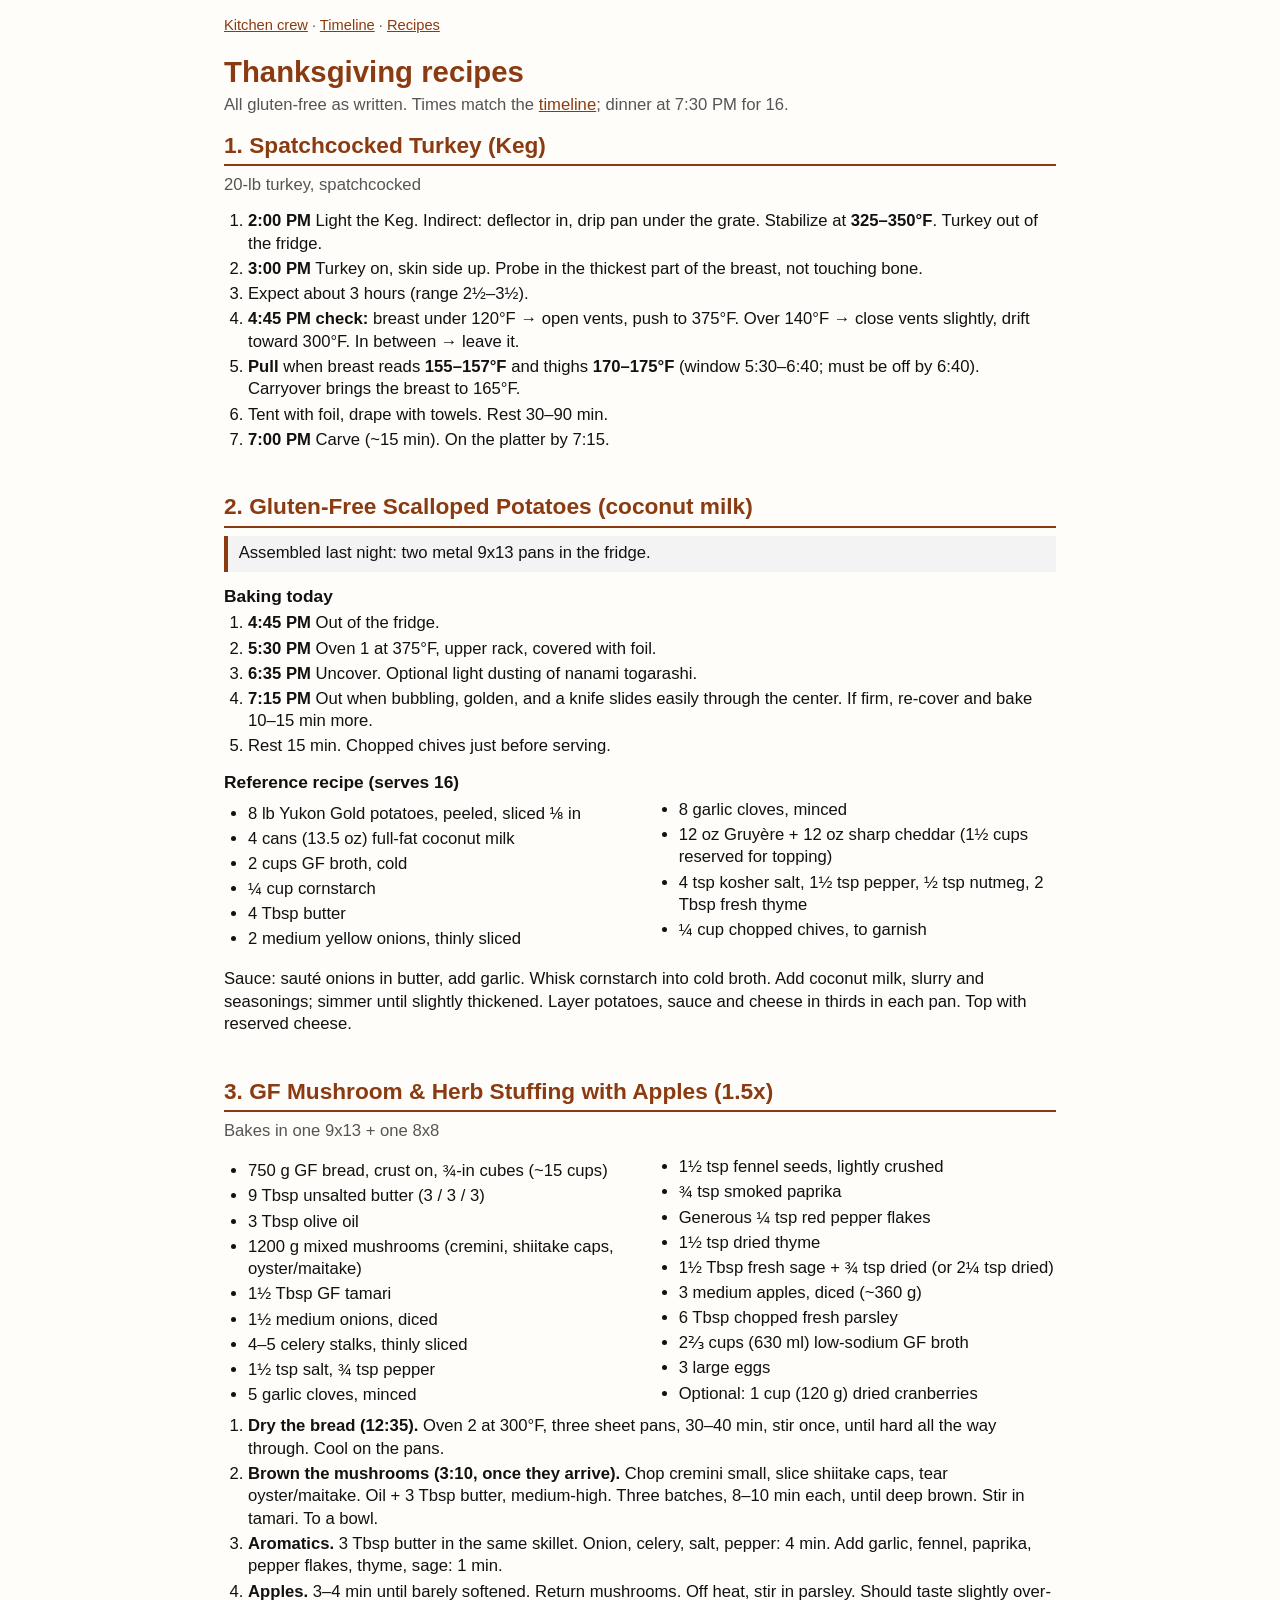
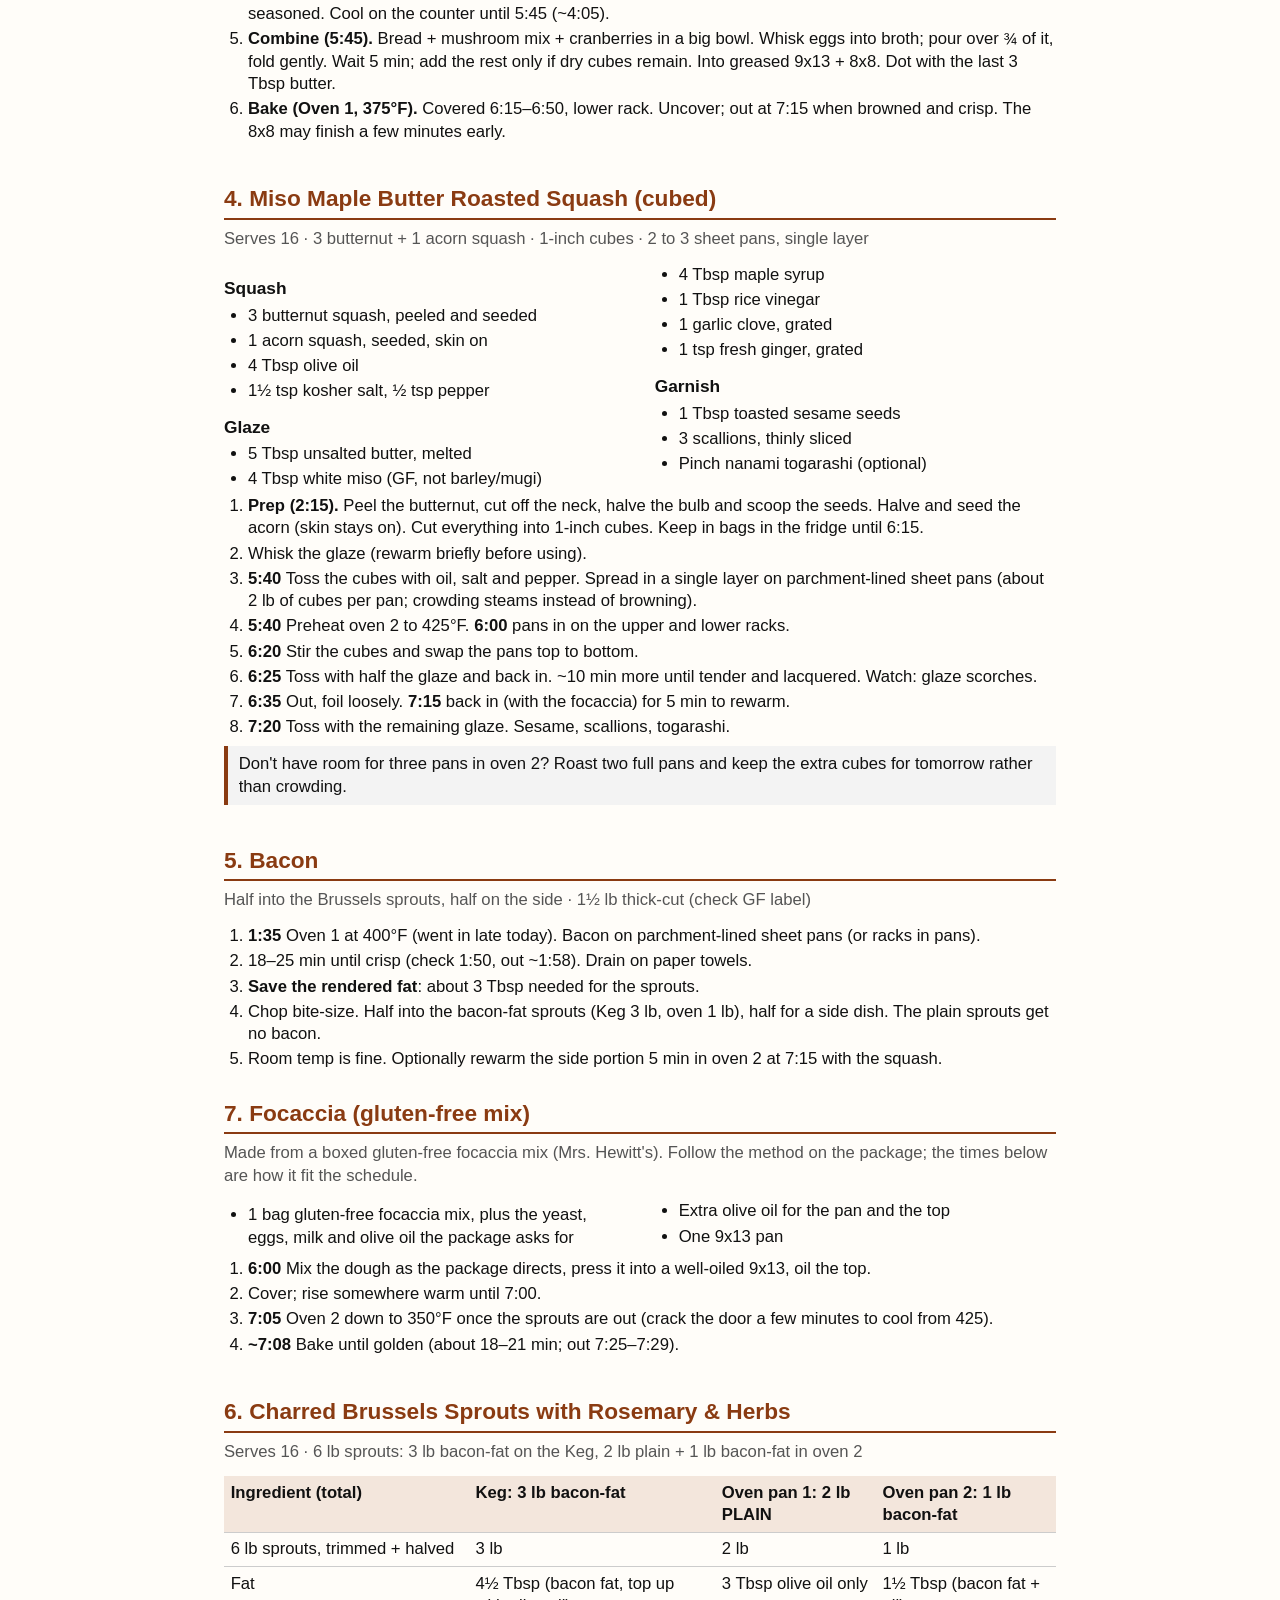
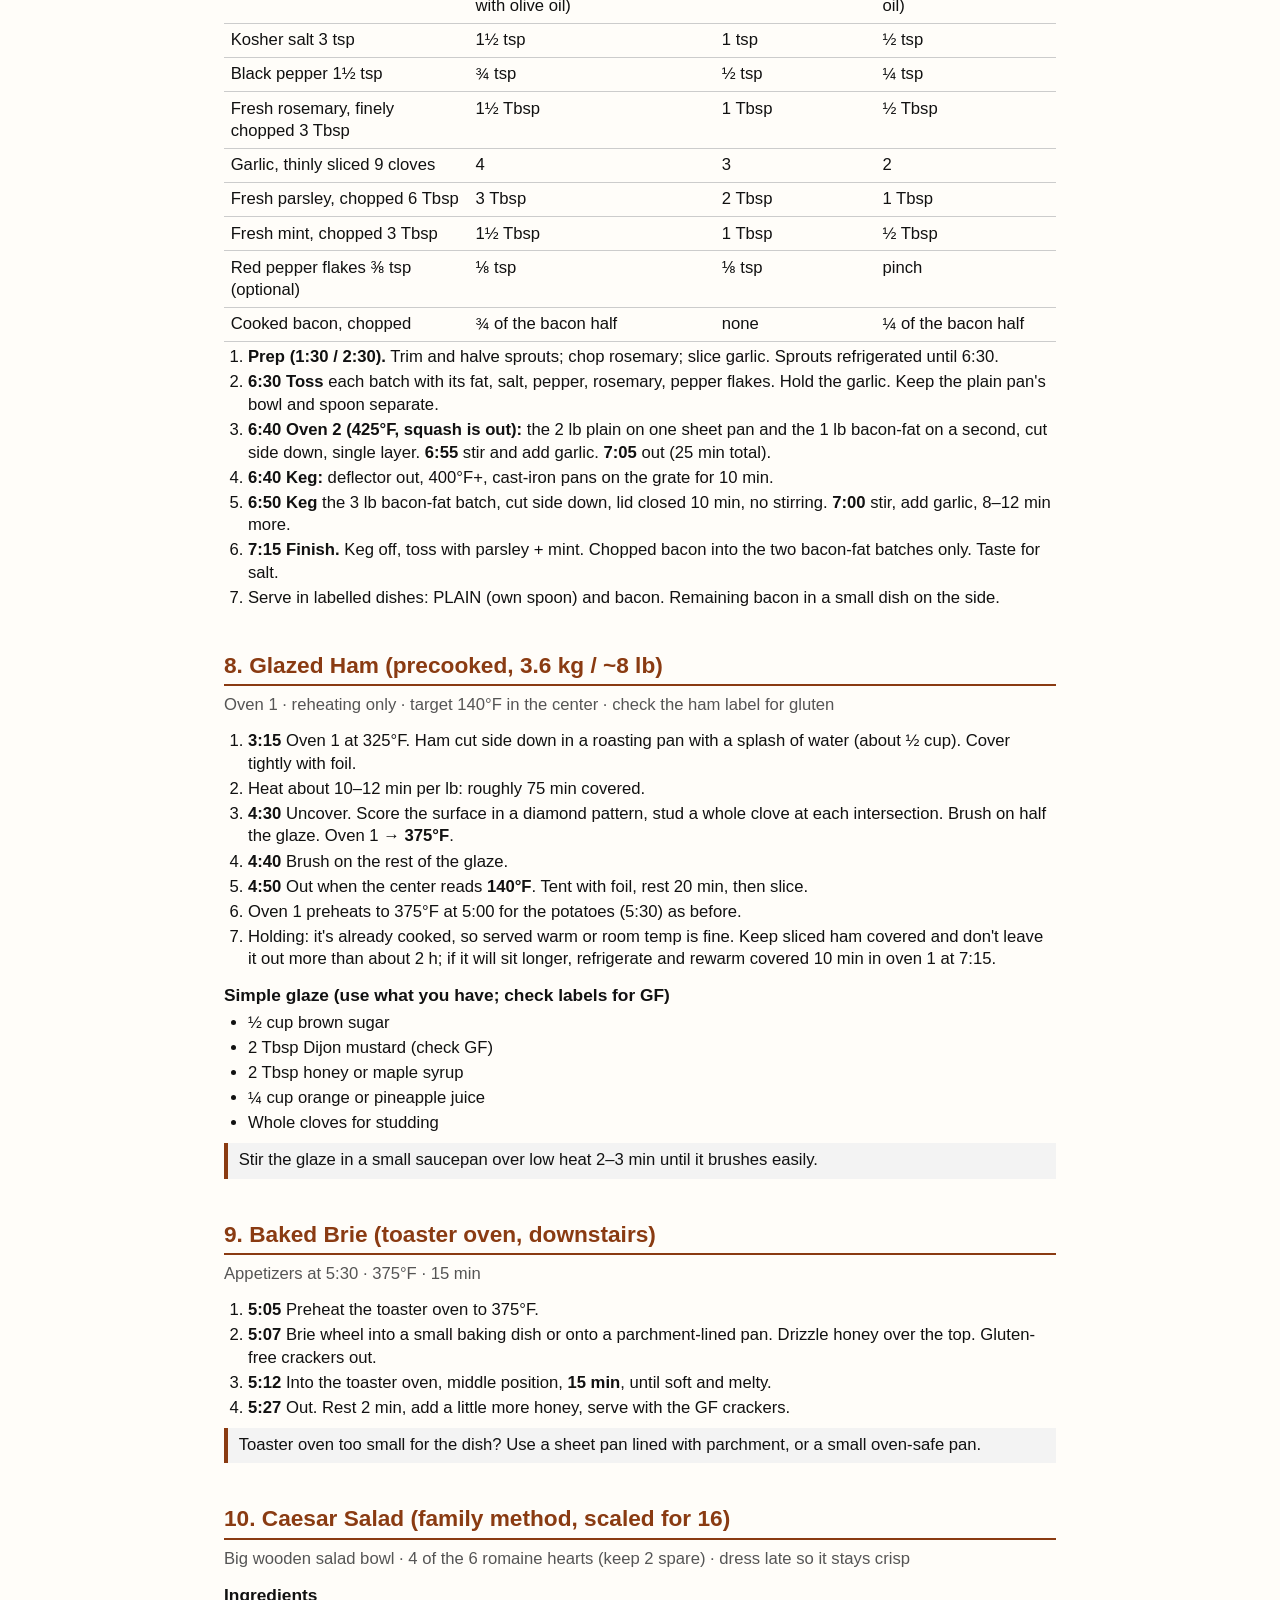
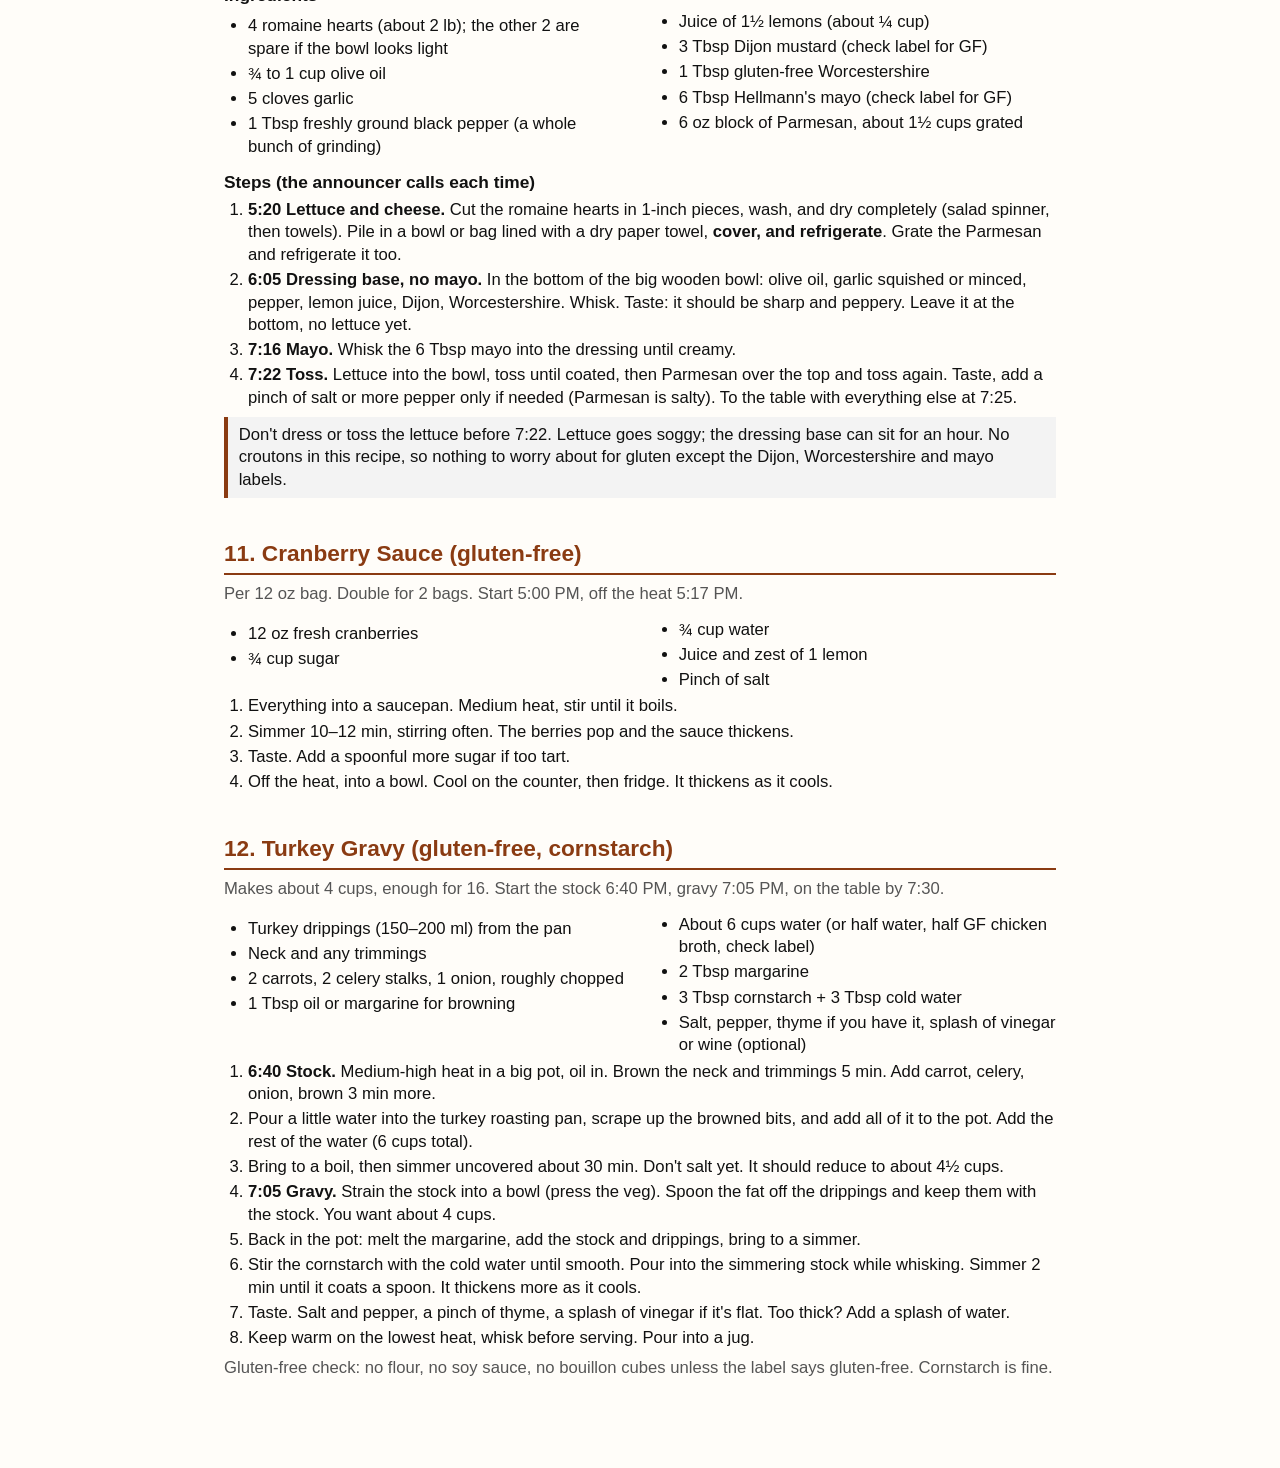
==== docs/recipes.html @ dc754d3f "Thanksgiving kitchen crew: announcer, kitchen agent template, timeline and recipes site" ====
<!doctype html>
<html lang="en"><head><meta charset="utf-8"><meta name="viewport" content="width=device-width, initial-scale=1">
<title>Thanksgiving recipes</title><link rel="stylesheet" href="style.css"></head><body>
<nav class="site"><a href="index.html">Kitchen crew</a> · <a href="timeline.html">Timeline</a> · <a href="recipes.html">Recipes</a></nav>
<header><h1>Thanksgiving recipes</h1><div class="sub">All gluten-free as written. Times match the <a href="timeline.html">timeline</a>; dinner at 7:30 PM for 16.</div></header>
<div class="page"><h2>1. Spatchcocked Turkey (Keg)</h2>
<div class="sub">20-lb turkey, spatchcocked</div>
<ol>
<li><b>2:00 PM</b> Light the Keg. Indirect: deflector in, drip pan under the grate. Stabilize at <b>325–350°F</b>. Turkey out of the fridge.</li>
<li><b>3:00 PM</b> Turkey on, skin side up. Probe in the thickest part of the breast, not touching bone.</li>
<li>Expect about 3 hours (range 2½–3½).</li>
<li><b>4:45 PM check:</b> breast under 120°F → open vents, push to 375°F. Over 140°F → close vents slightly, drift toward 300°F. In between → leave it.</li>
<li><b>Pull</b> when breast reads <b>155–157°F</b> and thighs <b>170–175°F</b> (window 5:30–6:40; must be off by 6:40). Carryover brings the breast to 165°F.</li>
<li>Tent with foil, drape with towels. Rest 30–90 min.</li>
<li><b>7:00 PM</b> Carve (~15 min). On the platter by 7:15.</li>
</ol></div>

<div class="page"><h2>2. Gluten-Free Scalloped Potatoes (coconut milk)</h2>
<div class="note">Assembled last night: two metal 9x13 pans in the fridge.</div>
<h3>Baking today</h3><ol>
<li><b>4:45 PM</b> Out of the fridge.</li>
<li><b>5:30 PM</b> Oven 1 at 375°F, upper rack, covered with foil.</li>
<li><b>6:35 PM</b> Uncover. Optional light dusting of nanami togarashi.</li>
<li><b>7:15 PM</b> Out when bubbling, golden, and a knife slides easily through the center. If firm, re-cover and bake 10–15 min more.</li>
<li>Rest 15 min. Chopped chives just before serving.</li></ol>
<h3>Reference recipe (serves 16)</h3><div class="cols"><ul>
<li>8 lb Yukon Gold potatoes, peeled, sliced ⅛ in</li><li>4 cans (13.5 oz) full-fat coconut milk</li><li>2 cups GF broth, cold</li><li>¼ cup cornstarch</li><li>4 Tbsp butter</li><li>2 medium yellow onions, thinly sliced</li><li>8 garlic cloves, minced</li><li>12 oz Gruyère + 12 oz sharp cheddar (1½ cups reserved for topping)</li><li>4 tsp kosher salt, 1½ tsp pepper, ½ tsp nutmeg, 2 Tbsp fresh thyme</li><li>¼ cup chopped chives, to garnish</li></ul></div>
<p>Sauce: sauté onions in butter, add garlic. Whisk cornstarch into cold broth. Add coconut milk, slurry and seasonings; simmer until slightly thickened. Layer potatoes, sauce and cheese in thirds in each pan. Top with reserved cheese.</p></div>

<div class="page"><h2>3. GF Mushroom &amp; Herb Stuffing with Apples (1.5x)</h2>
<div class="sub">Bakes in one 9x13 + one 8x8</div>
<div class="cols"><ul>
<li>750 g GF bread, crust on, ¾-in cubes (~15 cups)</li><li>9 Tbsp unsalted butter (3 / 3 / 3)</li><li>3 Tbsp olive oil</li><li>1200 g mixed mushrooms (cremini, shiitake caps, oyster/maitake)</li><li>1½ Tbsp GF tamari</li><li>1½ medium onions, diced</li><li>4–5 celery stalks, thinly sliced</li><li>1½ tsp salt, ¾ tsp pepper</li><li>5 garlic cloves, minced</li><li>1½ tsp fennel seeds, lightly crushed</li><li>¾ tsp smoked paprika</li><li>Generous ¼ tsp red pepper flakes</li><li>1½ tsp dried thyme</li><li>1½ Tbsp fresh sage + ¾ tsp dried (or 2¼ tsp dried)</li><li>3 medium apples, diced (~360 g)</li><li>6 Tbsp chopped fresh parsley</li><li>2⅔ cups (630 ml) low-sodium GF broth</li><li>3 large eggs</li><li>Optional: 1 cup (120 g) dried cranberries</li></ul></div>
<ol>
<li><b>Dry the bread (12:35).</b> Oven 2 at 300°F, three sheet pans, 30–40 min, stir once, until hard all the way through. Cool on the pans.</li>
<li><b>Brown the mushrooms (3:10, once they arrive).</b> Chop cremini small, slice shiitake caps, tear oyster/maitake. Oil + 3 Tbsp butter, medium-high. Three batches, 8–10 min each, until deep brown. Stir in tamari. To a bowl.</li>
<li><b>Aromatics.</b> 3 Tbsp butter in the same skillet. Onion, celery, salt, pepper: 4 min. Add garlic, fennel, paprika, pepper flakes, thyme, sage: 1 min.</li>
<li><b>Apples.</b> 3–4 min until barely softened. Return mushrooms. Off heat, stir in parsley. Should taste slightly over-seasoned. Cool on the counter until 5:45 (~4:05).</li>
<li><b>Combine (5:45).</b> Bread + mushroom mix + cranberries in a big bowl. Whisk eggs into broth; pour over ¾ of it, fold gently. Wait 5 min; add the rest only if dry cubes remain. Into greased 9x13 + 8x8. Dot with the last 3 Tbsp butter.</li>
<li><b>Bake (Oven 1, 375°F).</b> Covered 6:15–6:50, lower rack. Uncover; out at 7:15 when browned and crisp. The 8x8 may finish a few minutes early.</li>
</ol></div>

<div class="page"><h2>4. Miso Maple Butter Roasted Squash (cubed)</h2>
<div class="sub">Serves 16 · 3 butternut + 1 acorn squash · 1-inch cubes · 2 to 3 sheet pans, single layer</div>
<div class="cols"><h3>Squash</h3><ul><li>3 butternut squash, peeled and seeded</li><li>1 acorn squash, seeded, skin on</li><li>4 Tbsp olive oil</li><li>1½ tsp kosher salt, ½ tsp pepper</li></ul>
<h3>Glaze</h3><ul><li>5 Tbsp unsalted butter, melted</li><li>4 Tbsp white miso (GF, not barley/mugi)</li><li>4 Tbsp maple syrup</li><li>1 Tbsp rice vinegar</li><li>1 garlic clove, grated</li><li>1 tsp fresh ginger, grated</li></ul>
<h3>Garnish</h3><ul><li>1 Tbsp toasted sesame seeds</li><li>3 scallions, thinly sliced</li><li>Pinch nanami togarashi (optional)</li></ul></div>
<ol>
<li><b>Prep (2:15).</b> Peel the butternut, cut off the neck, halve the bulb and scoop the seeds. Halve and seed the acorn (skin stays on). Cut everything into 1-inch cubes. Keep in bags in the fridge until 6:15.</li>
<li>Whisk the glaze (rewarm briefly before using).</li>
<li><b>5:40</b> Toss the cubes with oil, salt and pepper. Spread in a single layer on parchment-lined sheet pans (about 2 lb of cubes per pan; crowding steams instead of browning).</li>
<li><b>5:40</b> Preheat oven 2 to 425°F. <b>6:00</b> pans in on the upper and lower racks.</li>
<li><b>6:20</b> Stir the cubes and swap the pans top to bottom.</li>
<li><b>6:25</b> Toss with half the glaze and back in. ~10 min more until tender and lacquered. Watch: glaze scorches.</li>
<li><b>6:35</b> Out, foil loosely. <b>7:15</b> back in (with the focaccia) for 5 min to rewarm.</li>
<li><b>7:20</b> Toss with the remaining glaze. Sesame, scallions, togarashi.</li></ol>
<div class="note">Don't have room for three pans in oven 2? Roast two full pans and keep the extra cubes for tomorrow rather than crowding.</div></div>

<div class="page"><h2>5. Bacon</h2>
<div class="sub">Half into the Brussels sprouts, half on the side · 1½ lb thick-cut (check GF label)</div>
<ol><li><b>1:35</b> Oven 1 at 400°F (went in late today). Bacon on parchment-lined sheet pans (or racks in pans).</li>
<li>18–25 min until crisp (check 1:50, out ~1:58). Drain on paper towels.</li>
<li><b>Save the rendered fat</b>: about 3 Tbsp needed for the sprouts.</li>
<li>Chop bite-size. Half into the bacon-fat sprouts (Keg 3 lb, oven 1 lb), half for a side dish. The plain sprouts get no bacon.</li>
<li>Room temp is fine. Optionally rewarm the side portion 5 min in oven 2 at 7:15 with the squash.</li></ol>

<h2 style="margin-top:20pt">7. Focaccia (gluten-free mix)</h2>
<div class="sub">Made from a boxed gluten-free focaccia mix (Mrs. Hewitt's). Follow the method on the package; the times below are how it fit the schedule.</div>
<div class="cols"><ul><li>1 bag gluten-free focaccia mix, plus the yeast, eggs, milk and olive oil the package asks for</li><li>Extra olive oil for the pan and the top</li><li>One 9x13 pan</li></ul></div>
<ol><li><b>6:00</b> Mix the dough as the package directs, press it into a well-oiled 9x13, oil the top.</li>
<li>Cover; rise somewhere warm until 7:00.</li>
<li><b>7:05</b> Oven 2 down to 350°F once the sprouts are out (crack the door a few minutes to cool from 425).</li>
<li><b>~7:08</b> Bake until golden (about 18–21 min; out 7:25–7:29).</li></ol></div>

<div class="page"><h2>6. Charred Brussels Sprouts with Rosemary &amp; Herbs</h2>
<div class="sub">Serves 16 · 6 lb sprouts: 3 lb bacon-fat on the Keg, 2 lb plain + 1 lb bacon-fat in oven 2</div>
<table><tr><th>Ingredient (total)</th><th>Keg: 3 lb bacon-fat</th><th>Oven pan 1: 2 lb PLAIN</th><th>Oven pan 2: 1 lb bacon-fat</th></tr>
<tr><td>6 lb sprouts, trimmed + halved</td><td>3 lb</td><td>2 lb</td><td>1 lb</td></tr>
<tr><td>Fat</td><td>4½ Tbsp (bacon fat, top up with olive oil)</td><td>3 Tbsp olive oil only</td><td>1½ Tbsp (bacon fat + oil)</td></tr>
<tr><td>Kosher salt 3 tsp</td><td>1½ tsp</td><td>1 tsp</td><td>½ tsp</td></tr>
<tr><td>Black pepper 1½ tsp</td><td>¾ tsp</td><td>½ tsp</td><td>¼ tsp</td></tr>
<tr><td>Fresh rosemary, finely chopped 3 Tbsp</td><td>1½ Tbsp</td><td>1 Tbsp</td><td>½ Tbsp</td></tr>
<tr><td>Garlic, thinly sliced 9 cloves</td><td>4</td><td>3</td><td>2</td></tr>
<tr><td>Fresh parsley, chopped 6 Tbsp</td><td>3 Tbsp</td><td>2 Tbsp</td><td>1 Tbsp</td></tr>
<tr><td>Fresh mint, chopped 3 Tbsp</td><td>1½ Tbsp</td><td>1 Tbsp</td><td>½ Tbsp</td></tr>
<tr><td>Red pepper flakes ⅜ tsp (optional)</td><td>⅛ tsp</td><td>⅛ tsp</td><td>pinch</td></tr>
<tr><td>Cooked bacon, chopped</td><td>¾ of the bacon half</td><td>none</td><td>¼ of the bacon half</td></tr></table>
<ol>
<li><b>Prep (1:30 / 2:30).</b> Trim and halve sprouts; chop rosemary; slice garlic. Sprouts refrigerated until 6:30.</li>
<li><b>6:30 Toss</b> each batch with its fat, salt, pepper, rosemary, pepper flakes. Hold the garlic. Keep the plain pan's bowl and spoon separate.</li>
<li><b>6:40 Oven 2 (425°F, squash is out):</b> the 2 lb plain on one sheet pan and the 1 lb bacon-fat on a second, cut side down, single layer. <b>6:55</b> stir and add garlic. <b>7:05</b> out (25 min total).</li>
<li><b>6:40 Keg:</b> deflector out, 400°F+, cast-iron pans on the grate for 10 min.</li>
<li><b>6:50 Keg</b> the 3 lb bacon-fat batch, cut side down, lid closed 10 min, no stirring. <b>7:00</b> stir, add garlic, 8–12 min more.</li>
<li><b>7:15 Finish.</b> Keg off, toss with parsley + mint. Chopped bacon into the two bacon-fat batches only. Taste for salt.</li>
<li>Serve in labelled dishes: PLAIN (own spoon) and bacon. Remaining bacon in a small dish on the side.</li></ol></div>

<div class="page"><h2>8. Glazed Ham (precooked, 3.6 kg / ~8 lb)</h2>
<div class="sub">Oven 1 · reheating only · target 140°F in the center · check the ham label for gluten</div>
<ol>
<li><b>3:15</b> Oven 1 at 325°F. Ham cut side down in a roasting pan with a splash of water (about ½ cup). Cover tightly with foil.</li>
<li>Heat about 10–12 min per lb: roughly 75 min covered.</li>
<li><b>4:30</b> Uncover. Score the surface in a diamond pattern, stud a whole clove at each intersection. Brush on half the glaze. Oven 1 → <b>375°F</b>.</li>
<li><b>4:40</b> Brush on the rest of the glaze.</li>
<li><b>4:50</b> Out when the center reads <b>140°F</b>. Tent with foil, rest 20 min, then slice.</li>
<li>Oven 1 preheats to 375°F at 5:00 for the potatoes (5:30) as before.</li>
<li>Holding: it's already cooked, so served warm or room temp is fine. Keep sliced ham covered and don't leave it out more than about 2 h; if it will sit longer, refrigerate and rewarm covered 10 min in oven 1 at 7:15.</li></ol>
<h3>Simple glaze (use what you have; check labels for GF)</h3>
<ul><li>½ cup brown sugar</li><li>2 Tbsp Dijon mustard (check GF)</li><li>2 Tbsp honey or maple syrup</li><li>¼ cup orange or pineapple juice</li><li>Whole cloves for studding</li></ul>
<div class="note">Stir the glaze in a small saucepan over low heat 2–3 min until it brushes easily.</div></div>

<div class="page"><h2>9. Baked Brie (toaster oven, downstairs)</h2>
<div class="sub">Appetizers at 5:30 · 375°F · 15 min</div>
<ol>
<li><b>5:05</b> Preheat the toaster oven to 375°F.</li>
<li><b>5:07</b> Brie wheel into a small baking dish or onto a parchment-lined pan. Drizzle honey over the top. Gluten-free crackers out.</li>
<li><b>5:12</b> Into the toaster oven, middle position, <b>15 min</b>, until soft and melty.</li>
<li><b>5:27</b> Out. Rest 2 min, add a little more honey, serve with the GF crackers.</li></ol>
<div class="note">Toaster oven too small for the dish? Use a sheet pan lined with parchment, or a small oven-safe pan.</div></div>
<div class="page"><h2>10. Caesar Salad (family method, scaled for 16)</h2>
<div class="sub">Big wooden salad bowl · 4 of the 6 romaine hearts (keep 2 spare) · dress late so it stays crisp</div>
<h3>Ingredients</h3>
<div class="cols"><ul>
<li>4 romaine hearts (about 2 lb); the other 2 are spare if the bowl looks light</li>
<li>¾ to 1 cup olive oil</li>
<li>5 cloves garlic</li>
<li>1 Tbsp freshly ground black pepper (a whole bunch of grinding)</li>
<li>Juice of 1½ lemons (about ¼ cup)</li>
<li>3 Tbsp Dijon mustard (check label for GF)</li>
<li>1 Tbsp gluten-free Worcestershire</li>
<li>6 Tbsp Hellmann's mayo (check label for GF)</li>
<li>6 oz block of Parmesan, about 1½ cups grated</li>
</ul></div>
<h3>Steps (the announcer calls each time)</h3>
<ol>
<li><b>5:20 Lettuce and cheese.</b> Cut the romaine hearts in 1-inch pieces, wash, and dry completely (salad spinner, then towels). Pile in a bowl or bag lined with a dry paper towel, <b>cover, and refrigerate</b>. Grate the Parmesan and refrigerate it too.</li>
<li><b>6:05 Dressing base, no mayo.</b> In the bottom of the big wooden bowl: olive oil, garlic squished or minced, pepper, lemon juice, Dijon, Worcestershire. Whisk. Taste: it should be sharp and peppery. Leave it at the bottom, no lettuce yet.</li>
<li><b>7:16 Mayo.</b> Whisk the 6 Tbsp mayo into the dressing until creamy.</li>
<li><b>7:22 Toss.</b> Lettuce into the bowl, toss until coated, then Parmesan over the top and toss again. Taste, add a pinch of salt or more pepper only if needed (Parmesan is salty). To the table with everything else at 7:25.</li></ol>
<div class="note">Don't dress or toss the lettuce before 7:22. Lettuce goes soggy; the dressing base can sit for an hour. No croutons in this recipe, so nothing to worry about for gluten except the Dijon, Worcestershire and mayo labels.</div>
</div>
<div class="page"><h2>11. Cranberry Sauce (gluten-free)</h2>
<div class="sub">Per 12 oz bag. Double for 2 bags. Start 5:00 PM, off the heat 5:17 PM.</div>
<div class="cols"><ul>
<li>12 oz fresh cranberries</li><li>¾ cup sugar</li><li>¾ cup water</li><li>Juice and zest of 1 lemon</li><li>Pinch of salt</li></ul></div>
<ol>
<li>Everything into a saucepan. Medium heat, stir until it boils.</li>
<li>Simmer 10–12 min, stirring often. The berries pop and the sauce thickens.</li>
<li>Taste. Add a spoonful more sugar if too tart.</li>
<li>Off the heat, into a bowl. Cool on the counter, then fridge. It thickens as it cools.</li>
</ol></div>
<div class="page"><h2>12. Turkey Gravy (gluten-free, cornstarch)</h2>
<div class="sub">Makes about 4 cups, enough for 16. Start the stock 6:40 PM, gravy 7:05 PM, on the table by 7:30.</div>
<div class="cols"><ul>
<li>Turkey drippings (150–200 ml) from the pan</li>
<li>Neck and any trimmings</li>
<li>2 carrots, 2 celery stalks, 1 onion, roughly chopped</li>
<li>1 Tbsp oil or margarine for browning</li>
<li>About 6 cups water (or half water, half GF chicken broth, check label)</li>
<li>2 Tbsp margarine</li>
<li>3 Tbsp cornstarch + 3 Tbsp cold water</li>
<li>Salt, pepper, thyme if you have it, splash of vinegar or wine (optional)</li>
</ul></div>
<ol>
<li><b>6:40 Stock.</b> Medium-high heat in a big pot, oil in. Brown the neck and trimmings 5 min. Add carrot, celery, onion, brown 3 min more.</li>
<li>Pour a little water into the turkey roasting pan, scrape up the browned bits, and add all of it to the pot. Add the rest of the water (6 cups total).</li>
<li>Bring to a boil, then simmer uncovered about 30 min. Don't salt yet. It should reduce to about 4½ cups.</li>
<li><b>7:05 Gravy.</b> Strain the stock into a bowl (press the veg). Spoon the fat off the drippings and keep them with the stock. You want about 4 cups.</li>
<li>Back in the pot: melt the margarine, add the stock and drippings, bring to a simmer.</li>
<li>Stir the cornstarch with the cold water until smooth. Pour into the simmering stock while whisking. Simmer 2 min until it coats a spoon. It thickens more as it cools.</li>
<li>Taste. Salt and pepper, a pinch of thyme, a splash of vinegar if it's flat. Too thick? Add a splash of water.</li>
<li>Keep warm on the lowest heat, whisk before serving. Pour into a jug.</li>
</ol>
<div class="sub">Gluten-free check: no flour, no soy sauce, no bouillon cubes unless the label says gluten-free. Cornstarch is fine.</div>
</div>
</body></html>
---- docs/style.css ----
@page { size: letter; margin: 0.55in 0.6in; }
body { font-family: -apple-system, "Helvetica Neue", Arial, sans-serif; font-size: 12.5pt; line-height: 1.35; color: #111; }
h1 { font-size: 22pt; margin: 0 0 2pt; color: #8a3b12; }
h2 { font-size: 17pt; margin: 0 0 6pt; color: #8a3b12; border-bottom: 2px solid #8a3b12; padding-bottom: 3pt; }
h3 { font-size: 13pt; margin: 10pt 0 3pt; }
.sub { color: #555; margin-bottom: 10pt; }
table { border-collapse: collapse; width: 100%; }
td, th { border-bottom: 1px solid #ccc; padding: 4pt 5pt; vertical-align: top; text-align: left; }
th { background: #f3e6dc; }
td.t { white-space: nowrap; font-weight: 700; width: 62pt; }
td.w { white-space: nowrap; width: 62pt; color: #8a3b12; font-weight: 600; }
td.box { width: 14pt; } td.box::before { content: "☐"; font-size: 14pt; }
tr.key td { background: #fff4d6; }
.page { page-break-after: always; } .page:last-child { page-break-after: auto; }
ul, ol { margin: 3pt 0 6pt 18pt; padding: 0; } li { margin: 2pt 0; }
.note { background: #f3f3f3; border-left: 4px solid #8a3b12; padding: 5pt 8pt; margin: 6pt 0; }
.cols { columns: 2; column-gap: 22pt; }

/* Screen (GitHub Pages) */
@media screen {
  body { max-width: 52rem; margin: 0 auto; padding: 1rem 1.2rem 3rem; background: #fffdf9; }
  .page { margin-bottom: 2.5rem; }
  audio { width: 100%; max-width: 26rem; }
}
@media print { nav.site, .no-print { display: none; } }
nav.site { font-size: 11pt; margin-bottom: 12pt; color: #555; }
nav.site a, a { color: #8a3b12; }
.samples td { vertical-align: middle; }
pre.diagram { background: #f3f3f3; padding: 8pt 10pt; overflow-x: auto; font-size: 10.5pt; line-height: 1.3; }
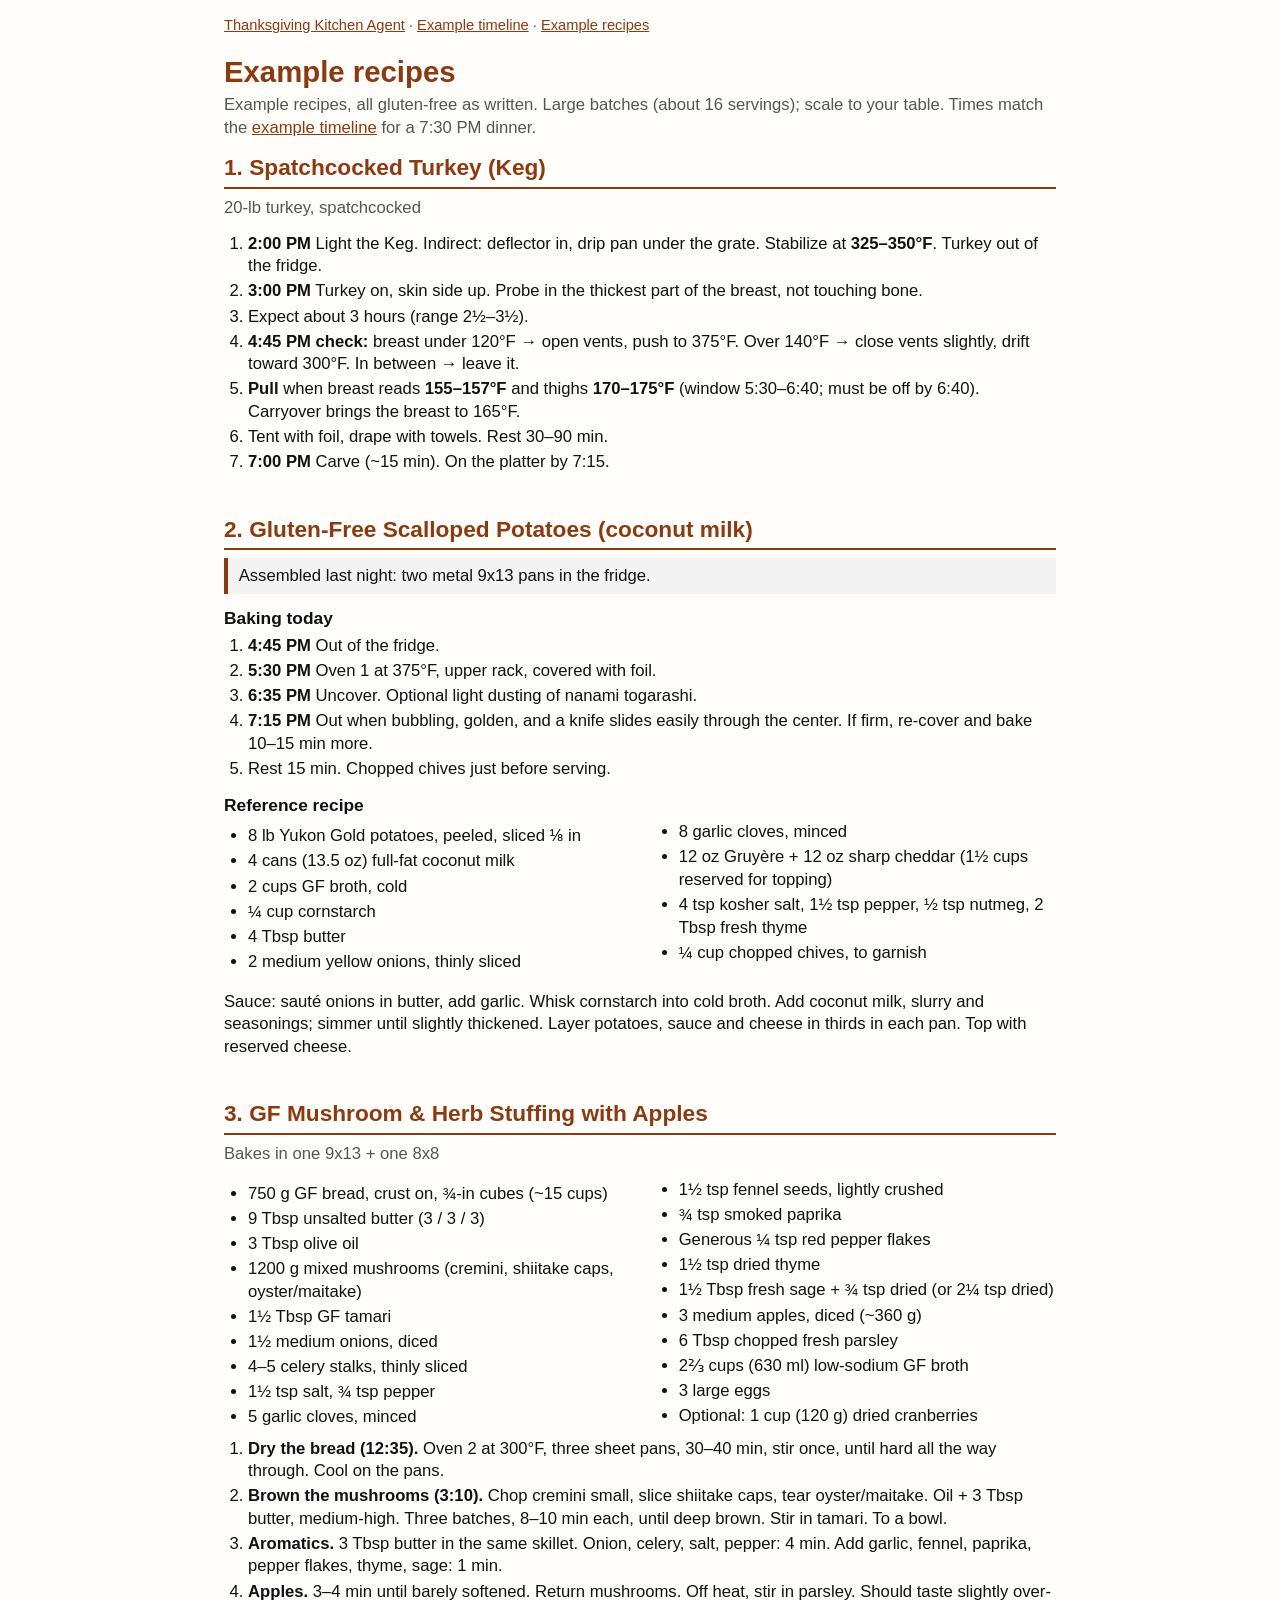
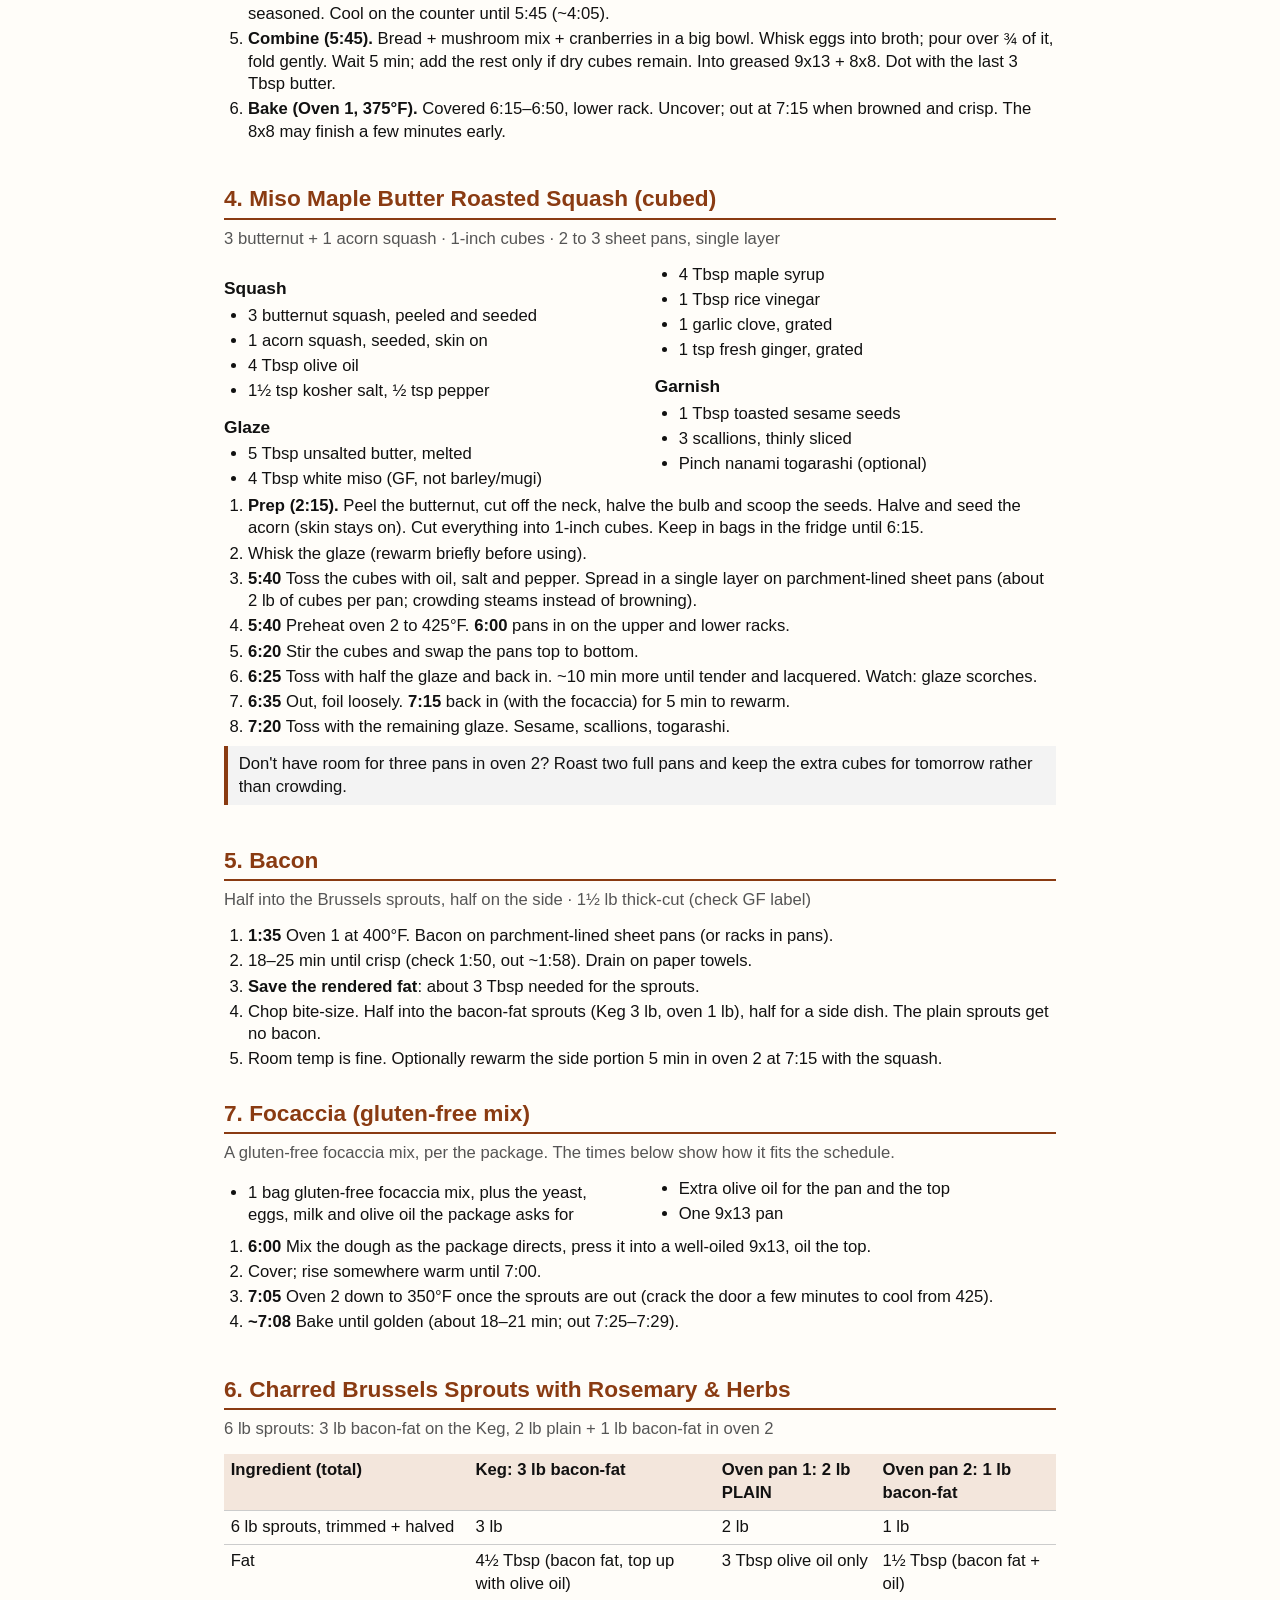
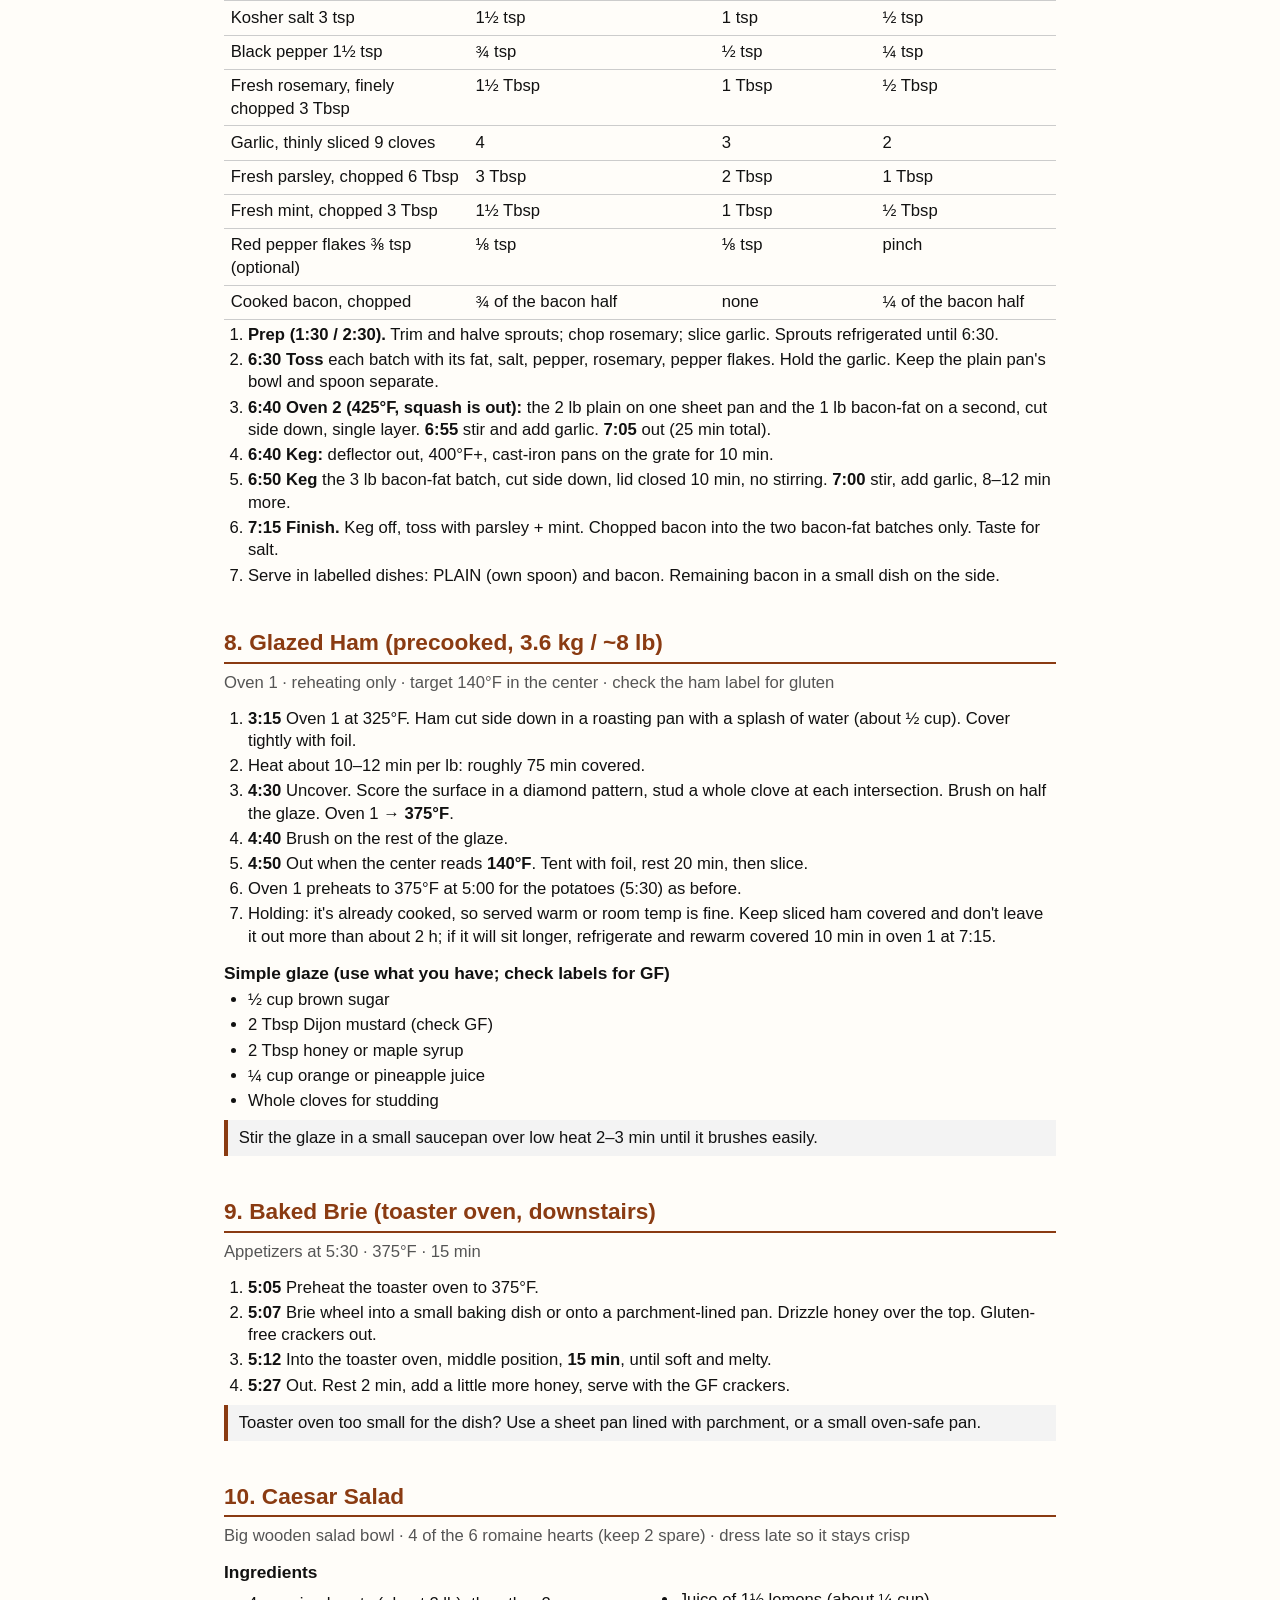
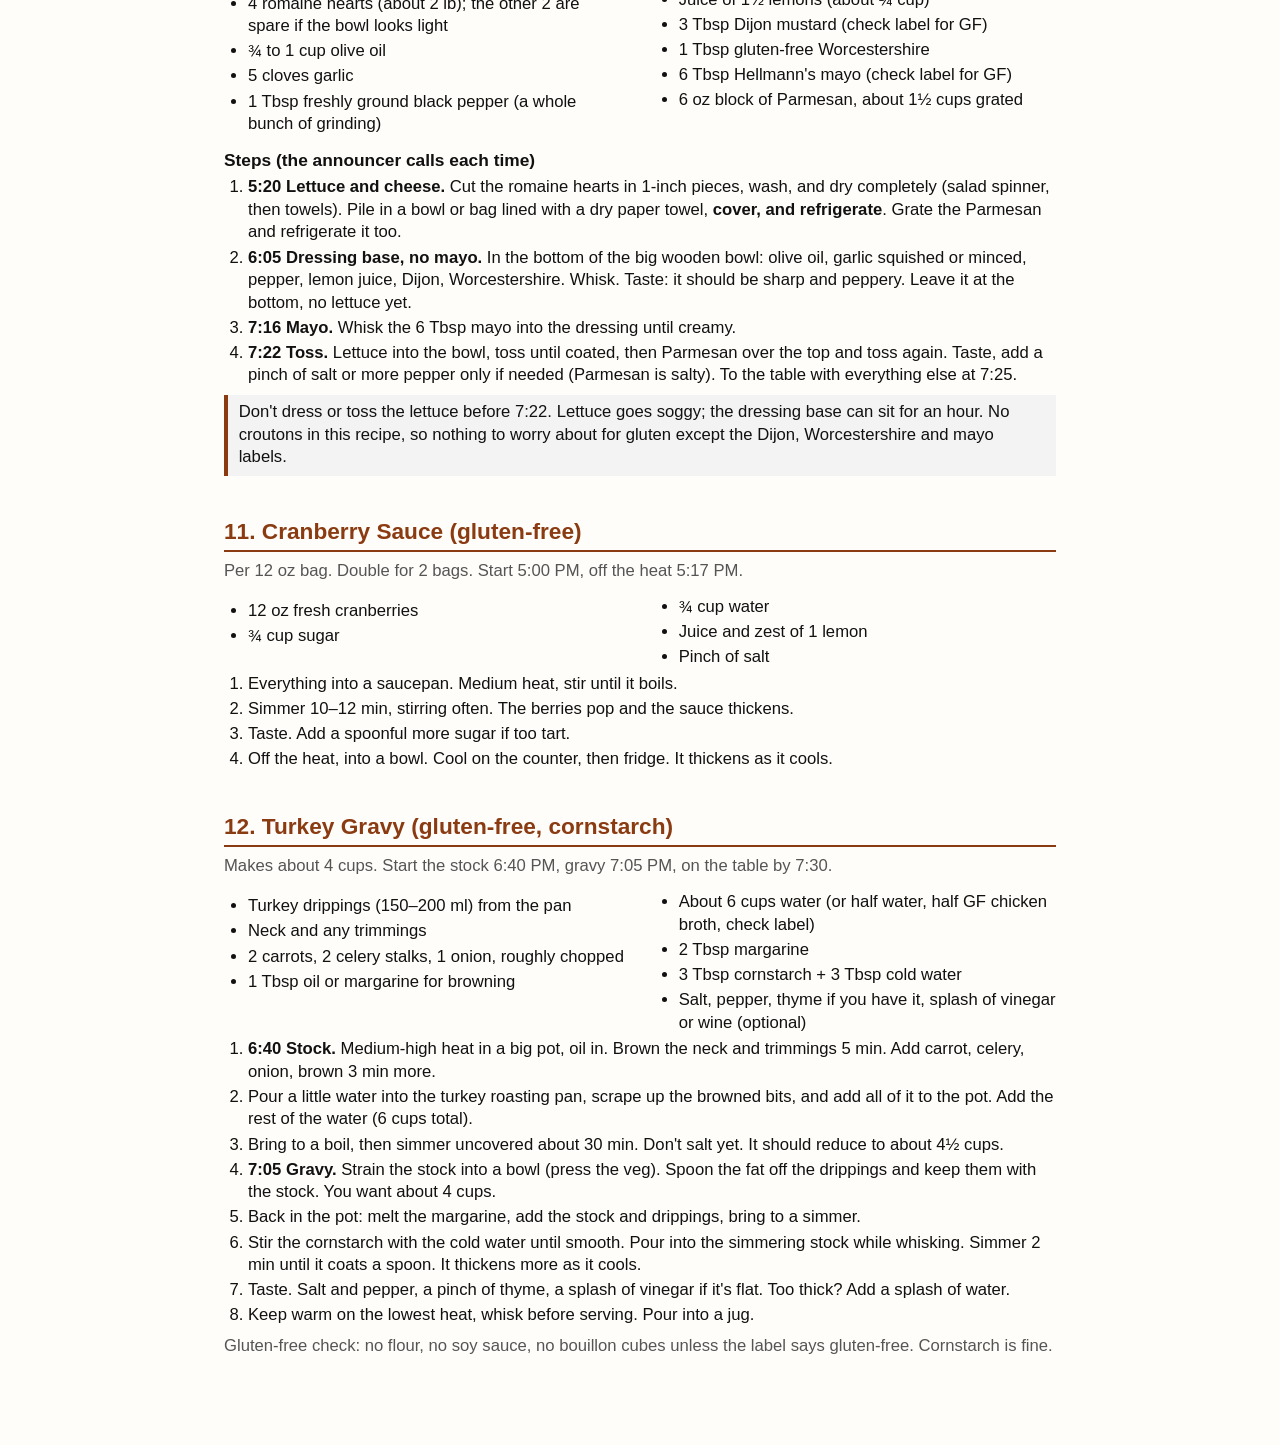
==== commit cb482b38: "Reframe as Thanksgiving Kitchen Agent: methodology guide, example timeline and recipes" ====
--- a/docs/recipes.html
+++ b/docs/recipes.html
@@ -1,8 +1,8 @@
 <!doctype html>
 <html lang="en"><head><meta charset="utf-8"><meta name="viewport" content="width=device-width, initial-scale=1">
-<title>Thanksgiving recipes</title><link rel="stylesheet" href="style.css"></head><body>
-<nav class="site"><a href="index.html">Kitchen crew</a> · <a href="timeline.html">Timeline</a> · <a href="recipes.html">Recipes</a></nav>
-<header><h1>Thanksgiving recipes</h1><div class="sub">All gluten-free as written. Times match the <a href="timeline.html">timeline</a>; dinner at 7:30 PM for 16.</div></header>
+<title>Example recipes · Thanksgiving Kitchen Agent</title><link rel="stylesheet" href="style.css"></head><body>
+<nav class="site"><a href="index.html">Thanksgiving Kitchen Agent</a> · <a href="timeline.html">Example timeline</a> · <a href="recipes.html">Example recipes</a></nav>
+<header><h1>Example recipes</h1><div class="sub">Example recipes, all gluten-free as written. Large batches (about 16 servings); scale to your table. Times match the <a href="timeline.html">example timeline</a> for a 7:30 PM dinner.</div></header>
 <div class="page"><h2>1. Spatchcocked Turkey (Keg)</h2>
 <div class="sub">20-lb turkey, spatchcocked</div>
 <ol>
@@ -23,17 +23,17 @@
 <li><b>6:35 PM</b> Uncover. Optional light dusting of nanami togarashi.</li>
 <li><b>7:15 PM</b> Out when bubbling, golden, and a knife slides easily through the center. If firm, re-cover and bake 10–15 min more.</li>
 <li>Rest 15 min. Chopped chives just before serving.</li></ol>
-<h3>Reference recipe (serves 16)</h3><div class="cols"><ul>
+<h3>Reference recipe</h3><div class="cols"><ul>
 <li>8 lb Yukon Gold potatoes, peeled, sliced ⅛ in</li><li>4 cans (13.5 oz) full-fat coconut milk</li><li>2 cups GF broth, cold</li><li>¼ cup cornstarch</li><li>4 Tbsp butter</li><li>2 medium yellow onions, thinly sliced</li><li>8 garlic cloves, minced</li><li>12 oz Gruyère + 12 oz sharp cheddar (1½ cups reserved for topping)</li><li>4 tsp kosher salt, 1½ tsp pepper, ½ tsp nutmeg, 2 Tbsp fresh thyme</li><li>¼ cup chopped chives, to garnish</li></ul></div>
 <p>Sauce: sauté onions in butter, add garlic. Whisk cornstarch into cold broth. Add coconut milk, slurry and seasonings; simmer until slightly thickened. Layer potatoes, sauce and cheese in thirds in each pan. Top with reserved cheese.</p></div>
 
-<div class="page"><h2>3. GF Mushroom &amp; Herb Stuffing with Apples (1.5x)</h2>
+<div class="page"><h2>3. GF Mushroom &amp; Herb Stuffing with Apples</h2>
 <div class="sub">Bakes in one 9x13 + one 8x8</div>
 <div class="cols"><ul>
 <li>750 g GF bread, crust on, ¾-in cubes (~15 cups)</li><li>9 Tbsp unsalted butter (3 / 3 / 3)</li><li>3 Tbsp olive oil</li><li>1200 g mixed mushrooms (cremini, shiitake caps, oyster/maitake)</li><li>1½ Tbsp GF tamari</li><li>1½ medium onions, diced</li><li>4–5 celery stalks, thinly sliced</li><li>1½ tsp salt, ¾ tsp pepper</li><li>5 garlic cloves, minced</li><li>1½ tsp fennel seeds, lightly crushed</li><li>¾ tsp smoked paprika</li><li>Generous ¼ tsp red pepper flakes</li><li>1½ tsp dried thyme</li><li>1½ Tbsp fresh sage + ¾ tsp dried (or 2¼ tsp dried)</li><li>3 medium apples, diced (~360 g)</li><li>6 Tbsp chopped fresh parsley</li><li>2⅔ cups (630 ml) low-sodium GF broth</li><li>3 large eggs</li><li>Optional: 1 cup (120 g) dried cranberries</li></ul></div>
 <ol>
 <li><b>Dry the bread (12:35).</b> Oven 2 at 300°F, three sheet pans, 30–40 min, stir once, until hard all the way through. Cool on the pans.</li>
-<li><b>Brown the mushrooms (3:10, once they arrive).</b> Chop cremini small, slice shiitake caps, tear oyster/maitake. Oil + 3 Tbsp butter, medium-high. Three batches, 8–10 min each, until deep brown. Stir in tamari. To a bowl.</li>
+<li><b>Brown the mushrooms (3:10).</b> Chop cremini small, slice shiitake caps, tear oyster/maitake. Oil + 3 Tbsp butter, medium-high. Three batches, 8–10 min each, until deep brown. Stir in tamari. To a bowl.</li>
 <li><b>Aromatics.</b> 3 Tbsp butter in the same skillet. Onion, celery, salt, pepper: 4 min. Add garlic, fennel, paprika, pepper flakes, thyme, sage: 1 min.</li>
 <li><b>Apples.</b> 3–4 min until barely softened. Return mushrooms. Off heat, stir in parsley. Should taste slightly over-seasoned. Cool on the counter until 5:45 (~4:05).</li>
 <li><b>Combine (5:45).</b> Bread + mushroom mix + cranberries in a big bowl. Whisk eggs into broth; pour over ¾ of it, fold gently. Wait 5 min; add the rest only if dry cubes remain. Into greased 9x13 + 8x8. Dot with the last 3 Tbsp butter.</li>
@@ -41,7 +41,7 @@
 </ol></div>
 
 <div class="page"><h2>4. Miso Maple Butter Roasted Squash (cubed)</h2>
-<div class="sub">Serves 16 · 3 butternut + 1 acorn squash · 1-inch cubes · 2 to 3 sheet pans, single layer</div>
+<div class="sub">3 butternut + 1 acorn squash · 1-inch cubes · 2 to 3 sheet pans, single layer</div>
 <div class="cols"><h3>Squash</h3><ul><li>3 butternut squash, peeled and seeded</li><li>1 acorn squash, seeded, skin on</li><li>4 Tbsp olive oil</li><li>1½ tsp kosher salt, ½ tsp pepper</li></ul>
 <h3>Glaze</h3><ul><li>5 Tbsp unsalted butter, melted</li><li>4 Tbsp white miso (GF, not barley/mugi)</li><li>4 Tbsp maple syrup</li><li>1 Tbsp rice vinegar</li><li>1 garlic clove, grated</li><li>1 tsp fresh ginger, grated</li></ul>
 <h3>Garnish</h3><ul><li>1 Tbsp toasted sesame seeds</li><li>3 scallions, thinly sliced</li><li>Pinch nanami togarashi (optional)</li></ul></div>
@@ -58,14 +58,14 @@
 
 <div class="page"><h2>5. Bacon</h2>
 <div class="sub">Half into the Brussels sprouts, half on the side · 1½ lb thick-cut (check GF label)</div>
-<ol><li><b>1:35</b> Oven 1 at 400°F (went in late today). Bacon on parchment-lined sheet pans (or racks in pans).</li>
+<ol><li><b>1:35</b> Oven 1 at 400°F. Bacon on parchment-lined sheet pans (or racks in pans).</li>
 <li>18–25 min until crisp (check 1:50, out ~1:58). Drain on paper towels.</li>
 <li><b>Save the rendered fat</b>: about 3 Tbsp needed for the sprouts.</li>
 <li>Chop bite-size. Half into the bacon-fat sprouts (Keg 3 lb, oven 1 lb), half for a side dish. The plain sprouts get no bacon.</li>
 <li>Room temp is fine. Optionally rewarm the side portion 5 min in oven 2 at 7:15 with the squash.</li></ol>
 
 <h2 style="margin-top:20pt">7. Focaccia (gluten-free mix)</h2>
-<div class="sub">Made from a boxed gluten-free focaccia mix (Mrs. Hewitt's). Follow the method on the package; the times below are how it fit the schedule.</div>
+<div class="sub">A gluten-free focaccia mix, per the package. The times below show how it fits the schedule.</div>
 <div class="cols"><ul><li>1 bag gluten-free focaccia mix, plus the yeast, eggs, milk and olive oil the package asks for</li><li>Extra olive oil for the pan and the top</li><li>One 9x13 pan</li></ul></div>
 <ol><li><b>6:00</b> Mix the dough as the package directs, press it into a well-oiled 9x13, oil the top.</li>
 <li>Cover; rise somewhere warm until 7:00.</li>
@@ -73,7 +73,7 @@
 <li><b>~7:08</b> Bake until golden (about 18–21 min; out 7:25–7:29).</li></ol></div>
 
 <div class="page"><h2>6. Charred Brussels Sprouts with Rosemary &amp; Herbs</h2>
-<div class="sub">Serves 16 · 6 lb sprouts: 3 lb bacon-fat on the Keg, 2 lb plain + 1 lb bacon-fat in oven 2</div>
+<div class="sub">6 lb sprouts: 3 lb bacon-fat on the Keg, 2 lb plain + 1 lb bacon-fat in oven 2</div>
 <table><tr><th>Ingredient (total)</th><th>Keg: 3 lb bacon-fat</th><th>Oven pan 1: 2 lb PLAIN</th><th>Oven pan 2: 1 lb bacon-fat</th></tr>
 <tr><td>6 lb sprouts, trimmed + halved</td><td>3 lb</td><td>2 lb</td><td>1 lb</td></tr>
 <tr><td>Fat</td><td>4½ Tbsp (bacon fat, top up with olive oil)</td><td>3 Tbsp olive oil only</td><td>1½ Tbsp (bacon fat + oil)</td></tr>
@@ -116,7 +116,7 @@
 <li><b>5:12</b> Into the toaster oven, middle position, <b>15 min</b>, until soft and melty.</li>
 <li><b>5:27</b> Out. Rest 2 min, add a little more honey, serve with the GF crackers.</li></ol>
 <div class="note">Toaster oven too small for the dish? Use a sheet pan lined with parchment, or a small oven-safe pan.</div></div>
-<div class="page"><h2>10. Caesar Salad (family method, scaled for 16)</h2>
+<div class="page"><h2>10. Caesar Salad</h2>
 <div class="sub">Big wooden salad bowl · 4 of the 6 romaine hearts (keep 2 spare) · dress late so it stays crisp</div>
 <h3>Ingredients</h3>
 <div class="cols"><ul>
@@ -149,7 +149,7 @@
 <li>Off the heat, into a bowl. Cool on the counter, then fridge. It thickens as it cools.</li>
 </ol></div>
 <div class="page"><h2>12. Turkey Gravy (gluten-free, cornstarch)</h2>
-<div class="sub">Makes about 4 cups, enough for 16. Start the stock 6:40 PM, gravy 7:05 PM, on the table by 7:30.</div>
+<div class="sub">Makes about 4 cups. Start the stock 6:40 PM, gravy 7:05 PM, on the table by 7:30.</div>
 <div class="cols"><ul>
 <li>Turkey drippings (150–200 ml) from the pan</li>
 <li>Neck and any trimmings</li>
